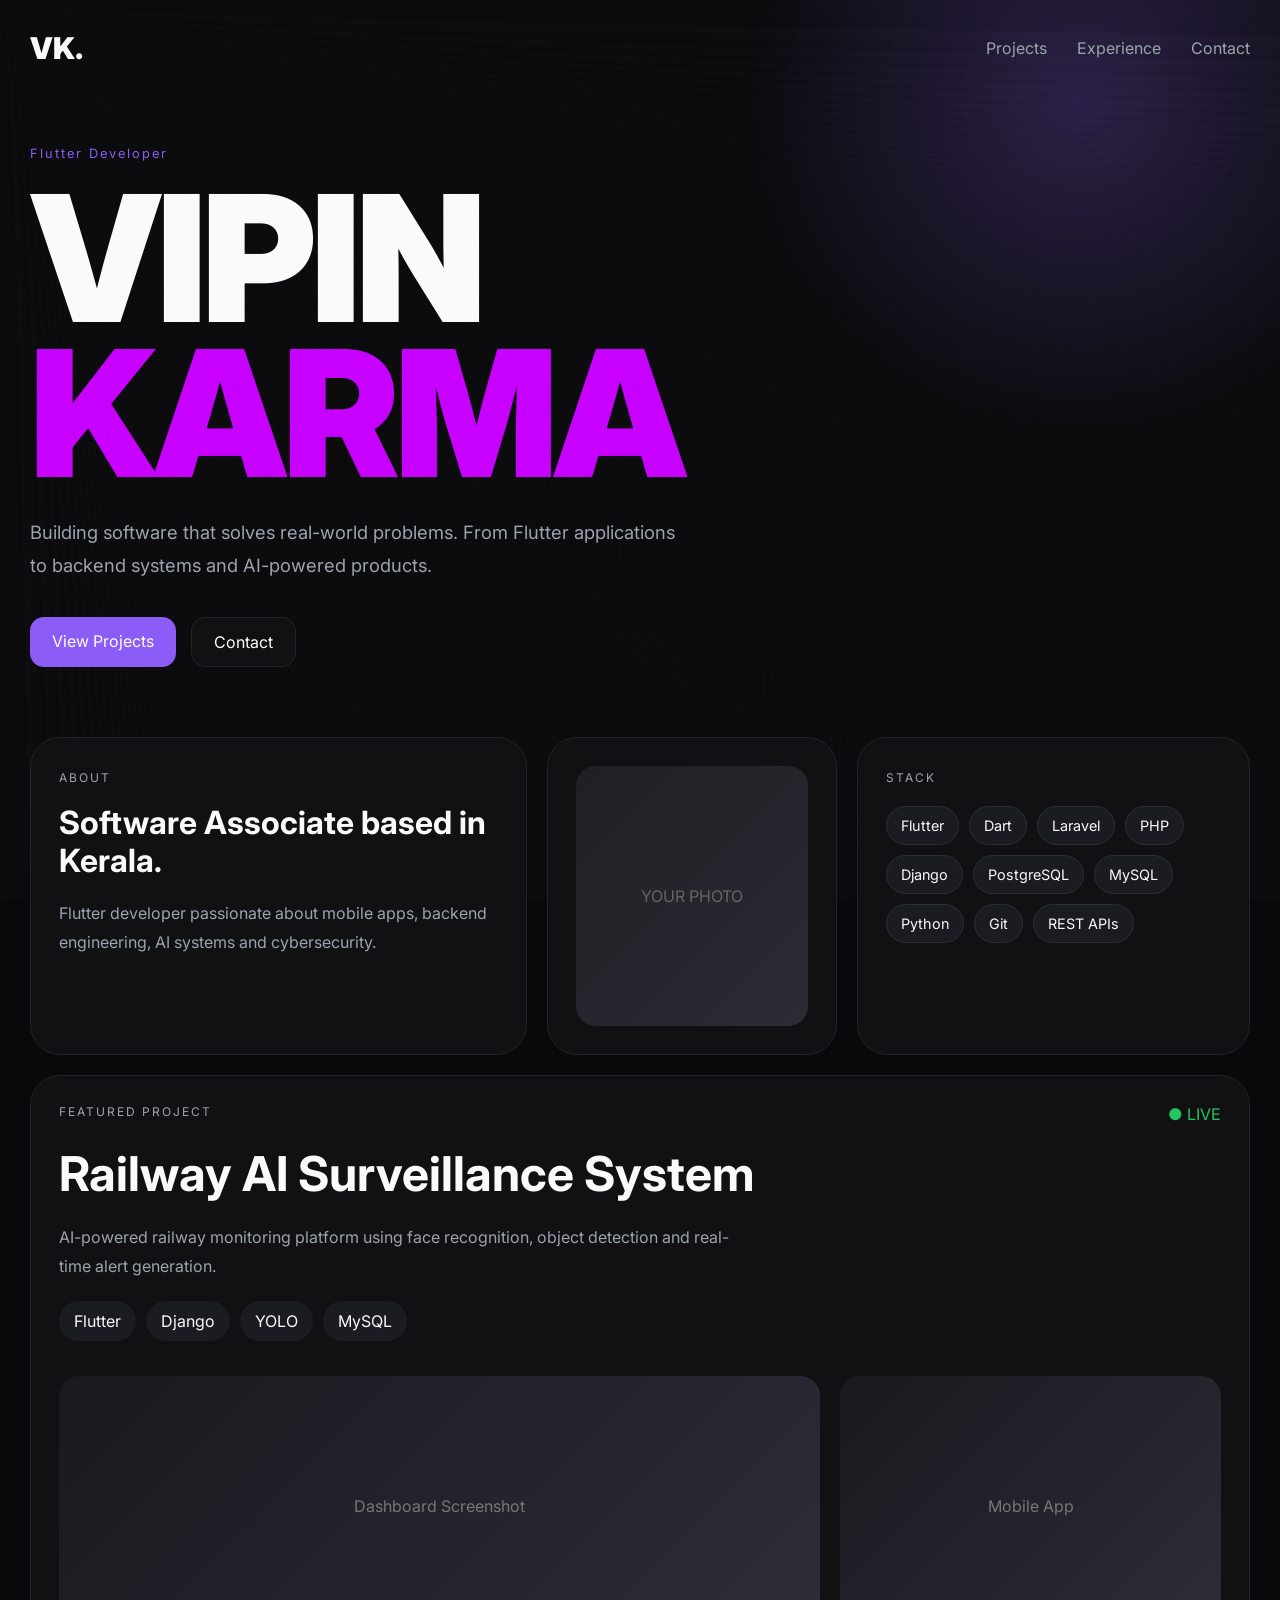
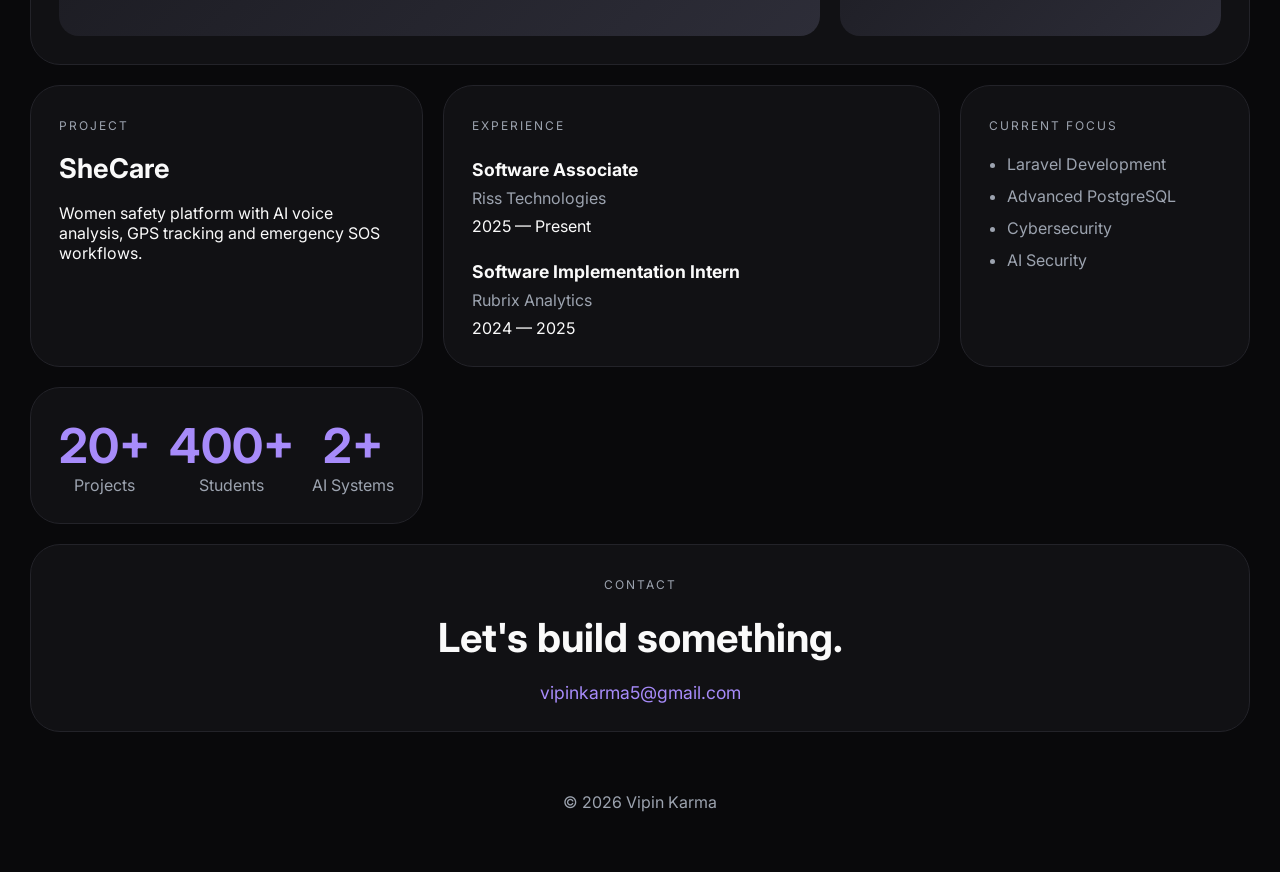
==== index.html @ 607ffd5c "change in template" ====
<!DOCTYPE html>
<html lang="en">

<head>
    <meta charset="UTF-8">
    <meta name="viewport" content="width=device-width, initial-scale=1.0">
    <title>Vipin Karma | Flutter Developer</title>

    <link rel="preconnect" href="https://fonts.googleapis.com">
    <link href="https://fonts.googleapis.com/css2?family=Inter:wght@300;400;500;600;700;800;900&display=swap"
        rel="stylesheet">

    <link rel="stylesheet" href="style.css">
</head>

<body>

    <div class="noise"></div>
    <div class="gradient-bg"></div>

    <div class="container">

        <!-- NAV -->

        <nav>
            <div class="logo">VK.</div>

            <div class="nav-links">
                <a href="#projects">Projects</a>
                <a href="#experience">Experience</a>
                <a href="#contact">Contact</a>
            </div>
        </nav>

        <!-- HERO -->

        <section class="hero">

            <p class="hero-tag">
                FLUTTER DEVELOPER • BACKEND BUILDER • AI EXPLORER
            </p>

            <h1>
                VIPIN<br>
                <span class="purple">
                KARMA
                </span>
            </h1>

            <p class="hero-description">
                Building software that solves real-world problems.
                From Flutter applications to backend systems and AI-powered products.
            </p>

            <div class="hero-buttons">
                <a href="#projects" class="primary-btn">
                    View Projects
                </a>

                <a href="#contact" class="secondary-btn">
                    Contact
                </a>
            </div>

        </section>

        <!-- BENTO GRID -->

        <section class="bento-grid">

            <!-- ABOUT -->

            <div class="card about-card">

                <span class="card-label">ABOUT</span>

                <h2>
                    Software Associate based in Kerala.
                </h2>

                <p>
                    Flutter developer passionate about mobile apps,
                    backend engineering, AI systems and cybersecurity.
                </p>

            </div>

            <!-- PHOTO -->

            <div class="card profile-card">

                <div class="profile-image">
                    YOUR PHOTO
                </div>

            </div>

            <!-- SKILLS -->

            <div class="card skills-card">

                <span class="card-label">STACK</span>

                <div class="skills">

                    <span>Flutter</span>
                    <span>Dart</span>
                    <span>Laravel</span>
                    <span>PHP</span>
                    <span>Django</span>
                    <span>PostgreSQL</span>
                    <span>MySQL</span>
                    <span>Python</span>
                    <span>Git</span>
                    <span>REST APIs</span>

                </div>

            </div>

            <!-- FEATURED PROJECT -->

            <div class="card featured-project" id="projects">

                <div class="project-top">

                    <span class="card-label">
                        FEATURED PROJECT
                    </span>

                    <span class="status">
                        ● LIVE
                    </span>

                </div>

                <h2>
                    Railway AI Surveillance System
                </h2>

                <p>
                    AI-powered railway monitoring platform using
                    face recognition, object detection and
                    real-time alert generation.
                </p>

                <div class="tech-stack">
                    <span>Flutter</span>
                    <span>Django</span>
                    <span>YOLO</span>
                    <span>MySQL</span>
                </div>

                <div class="project-preview">

                    <div class="mockup">
                        Dashboard Screenshot
                    </div>

                    <div class="mockup">
                        Mobile App
                    </div>

                </div>

            </div>

            <!-- PROJECT -->

            <div class="card project-card">

                <span class="card-label">
                    PROJECT
                </span>

                <h3>
                    SheCare
                </h3>

                <p>
                    Women safety platform with AI voice analysis,
                    GPS tracking and emergency SOS workflows.
                </p>

            </div>

            <!-- EXPERIENCE -->

            <div class="card experience-card" id="experience">

                <span class="card-label">
                    EXPERIENCE
                </span>

                <div class="experience-item">

                    <h4>
                        Software Associate
                    </h4>

                    <p>
                        Riss Technologies
                    </p>

                    <span>
                        2025 — Present
                    </span>

                </div>

                <div class="experience-item">

                    <h4>
                        Software Implementation Intern
                    </h4>

                    <p>
                        Rubrix Analytics
                    </p>

                    <span>
                        2024 — 2025
                    </span>

                </div>

            </div>

            <!-- CURRENT FOCUS -->

            <div class="card focus-card">

                <span class="card-label">
                    CURRENT FOCUS
                </span>

                <ul>
                    <li>Laravel Development</li>
                    <li>Advanced PostgreSQL</li>
                    <li>Cybersecurity</li>
                    <li>AI Security</li>
                </ul>

            </div>

            <!-- STATS -->

            <div class="card stats-card">

                <div>
                    <h2>20+</h2>
                    <p>Projects</p>
                </div>

                <div>
                    <h2>400+</h2>
                    <p>Students</p>
                </div>

                <div>
                    <h2>2+</h2>
                    <p>AI Systems</p>
                </div>

            </div>

            <!-- CONTACT -->

            <div class="card contact-card" id="contact">

                <span class="card-label">
                    CONTACT
                </span>

                <h2>
                    Let's build something.
                </h2>

                <a href="mailto:vipinkarma5@gmail.com">
                    vipinkarma5@gmail.com
                </a>

            </div>

        </section>

        <footer>
            © 2026 Vipin Karma
        </footer>

    </div>

    <script src="script.js"></script>

</body>

</html>
---- style.css ----
*{
    margin:0;
    padding:0;
    box-sizing:border-box;
}

:root{
    --bg:#09090b;
    --card:#111114;
    --card-hover:#17171c;
    --border:#232329;
    --text:#fafafa;
    --muted:#9ca3af;
    --accent:#8b5cf6;
    --accent-light:#a78bfa;
    --purple :#c800ff;
}

html{
    scroll-behavior:smooth;
}

body{
    background:var(--bg);
    color:var(--text);
    font-family:'Inter',sans-serif;
    overflow-x:hidden;
}
.purple{
    color: var(--purple);
}

/* Background */

.gradient-bg{
    position:fixed;
    top:-300px;
    right:-200px;

    width:800px;
    height:800px;

    background:
    radial-gradient(
        circle,
        rgba(139,92,246,.25),
        transparent 60%
    );

    z-index:-2;
}

.noise{
    position:fixed;
    inset:0;

    opacity:.03;

    background-image:
    repeating-radial-gradient(
        circle at 0 0,
        #fff 0,
        transparent 2px
    );

    z-index:-1;
}

/* Layout */

.container{
    max-width:1400px;
    margin:auto;
    padding:30px;
}

/* Nav */

nav{
    display:flex;
    justify-content:space-between;
    align-items:center;

    margin-bottom:80px;
}

.logo{
    font-size:30px;
    font-weight:900;
}

.nav-links{
    display:flex;
    gap:30px;
}

.nav-links a{
    text-decoration:none;
    color:var(--muted);
    transition:.3s;
}

.nav-links a:hover{
    color:white;
}

/* Hero */

.hero{
    margin-bottom:70px;
}

.hero-tag{
    color:var(--accent);
    font-size:.8rem;
    letter-spacing:2px;
    margin-bottom:20px;
}

.hero h1{
    font-size:clamp(5rem,14vw,11rem);
    line-height:.88;
    font-weight:900;
    letter-spacing:-5px;
}

.hero-description{
    margin-top:25px;
    max-width:650px;
    color:var(--muted);
    font-size:1.15rem;
    line-height:1.8;
}

.hero-buttons{
    margin-top:35px;
    display:flex;
    gap:15px;
}

.primary-btn,
.secondary-btn{
    padding:14px 22px;
    border-radius:14px;
    text-decoration:none;
    transition:.3s;
}

.primary-btn{
    background:var(--accent);
    color:white;
}

.primary-btn:hover{
    transform:translateY(-3px);
}

.secondary-btn{
    background:var(--card);
    border:1px solid var(--border);
    color:white;
}

/* Bento Grid */

.bento-grid{
    display:grid;
    grid-template-columns:repeat(12,1fr);
    gap:20px;
}

/* Cards */

.card{
    background:var(--card);
    border:1px solid var(--border);
    border-radius:30px;
    padding:28px;
    transition:.35s ease;
}

.card:hover{
    border-color:var(--accent);
    background:var(--card-hover);
    transform:translateY(-6px);
}

.card-label{
    color:var(--muted);
    font-size:.75rem;
    letter-spacing:2px;
}

/* About */

.about-card{
    grid-column:span 5;
}

.about-card h2{
    margin:18px 0;
    font-size:2rem;
    line-height:1.2;
}

.about-card p{
    color:var(--muted);
    line-height:1.8;
}

/* Profile */

.profile-card{
    grid-column:span 3;
}

.profile-image{
    height:100%;
    min-height:260px;

    border-radius:20px;

    background:
    linear-gradient(
        135deg,
        #1f1f25,
        #2b2b34
    );

    display:flex;
    justify-content:center;
    align-items:center;

    color:#666;
}

/* Skills */

.skills-card{
    grid-column:span 4;
}

.skills{
    display:flex;
    flex-wrap:wrap;
    gap:10px;
    margin-top:20px;
}

.skills span{
    background:#1b1b22;
    border:1px solid #2d2d36;

    padding:10px 14px;

    border-radius:999px;

    font-size:.9rem;
}

/* Featured */

.featured-project{
    grid-column:span 12;
}

.project-top{
    display:flex;
    justify-content:space-between;
}

.status{
    color:#22c55e;
}

.featured-project h2{
    margin:20px 0;
    font-size:3rem;
}

.featured-project p{
    color:var(--muted);
    max-width:700px;
    line-height:1.8;
}

.tech-stack{
    display:flex;
    gap:10px;
    margin-top:20px;
}

.tech-stack span{
    background:#1b1b22;
    padding:10px 15px;
    border-radius:999px;
}

.project-preview{
    margin-top:35px;

    display:grid;
    grid-template-columns:2fr 1fr;
    gap:20px;
}

.mockup{
    height:260px;

    border-radius:20px;

    background:
    linear-gradient(
        135deg,
        #19191f,
        #2d2d38
    );

    display:flex;
    justify-content:center;
    align-items:center;

    color:#777;
}

/* Project */

.project-card{
    grid-column:span 4;
}

.project-card h3{
    margin:18px 0;
    font-size:1.7rem;
}

/* Experience */

.experience-card{
    grid-column:span 5;
}

.experience-item{
    margin-top:25px;
}

.experience-item h4{
    font-size:1.1rem;
}

.experience-item p{
    color:var(--muted);
    margin:8px 0;
}

/* Focus */

.focus-card{
    grid-column:span 3;
}

.focus-card ul{
    margin-top:20px;
    padding-left:18px;
}

.focus-card li{
    margin-bottom:12px;
    color:var(--muted);
}

/* Stats */

.stats-card{
    grid-column:span 4;

    display:flex;
    justify-content:space-between;
    align-items:center;

    text-align:center;
}

.stats-card h2{
    font-size:3rem;
    color:var(--accent-light);
}

.stats-card p{
    color:var(--muted);
}

/* Contact */

.contact-card{
    grid-column:span 12;

    text-align:center;
}

.contact-card h2{
    margin:20px 0;
    font-size:2.5rem;
}

.contact-card a{
    color:var(--accent-light);
    text-decoration:none;
    font-size:1.1rem;
}

/* Footer */

footer{
    text-align:center;
    margin-top:60px;
    color:var(--muted);
    padding-bottom:30px;
}

/* Responsive */

@media(max-width:1000px){

    .bento-grid{
        grid-template-columns:1fr;
    }

    .about-card,
    .profile-card,
    .skills-card,
    .featured-project,
    .project-card,
    .experience-card,
    .focus-card,
    .stats-card,
    .contact-card{
        grid-column:span 1;
    }

    .project-preview{
        grid-template-columns:1fr;
    }

    .hero h1{
        letter-spacing:-2px;
    }

    nav{
        flex-direction:column;
        gap:20px;
    }
}
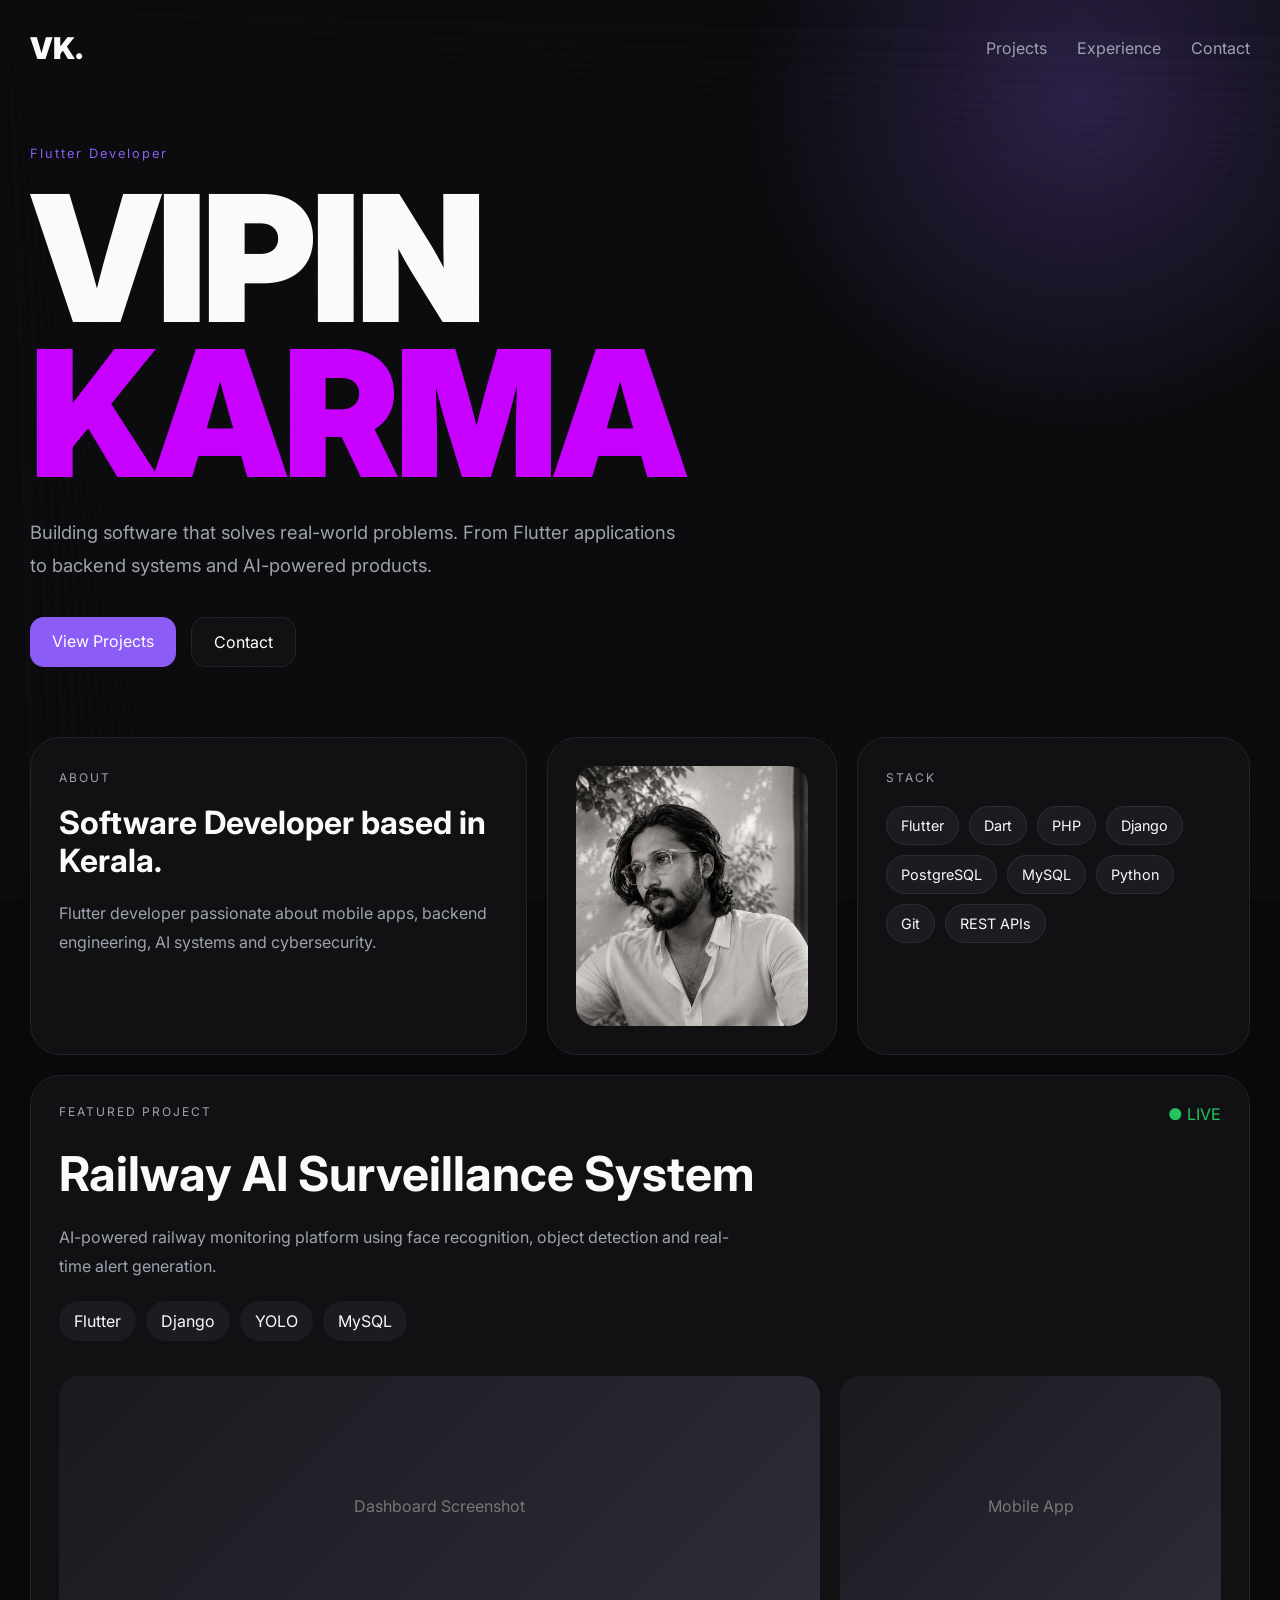
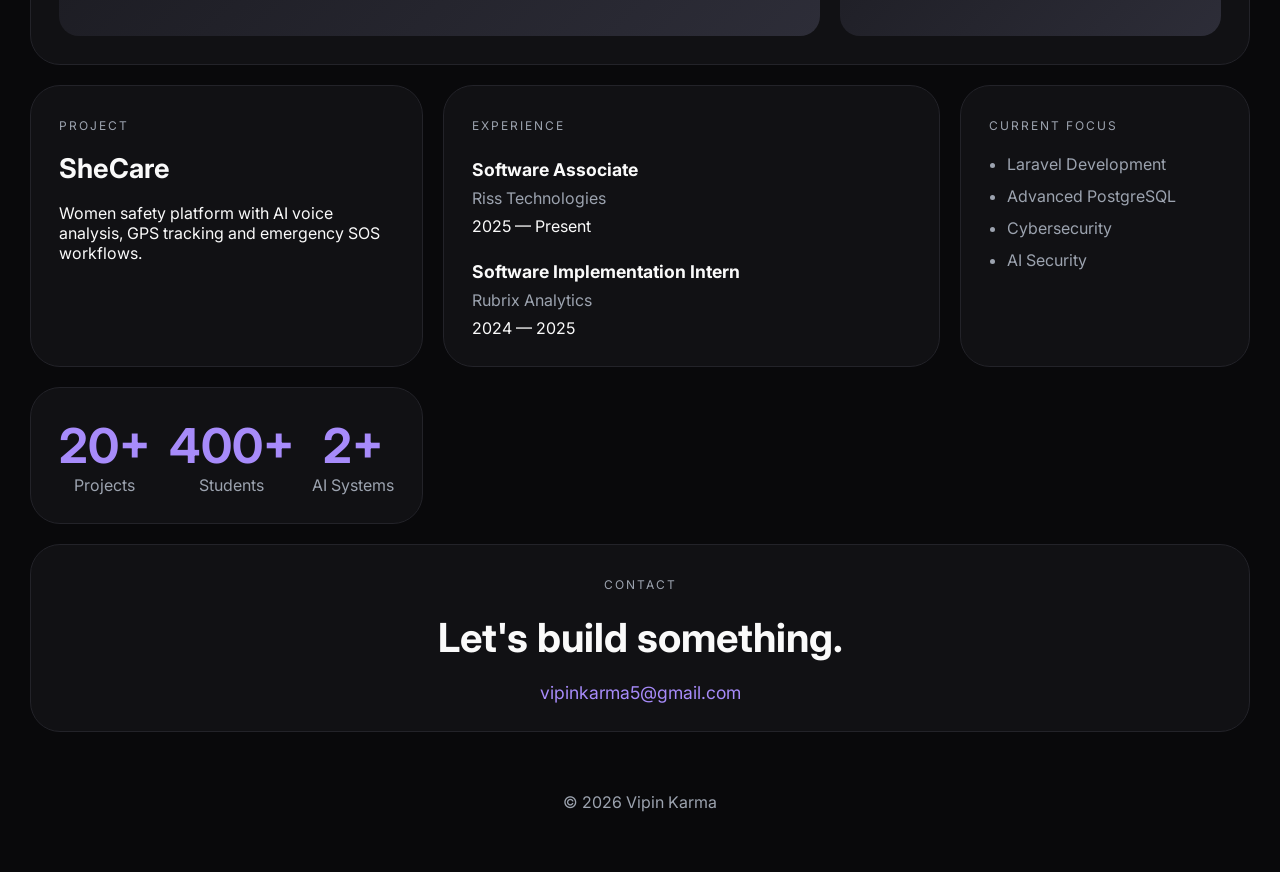
==== commit cb798748: "added profile image" ====
--- a/index.html
+++ b/index.html
@@ -75,7 +75,7 @@
                 <span class="card-label">ABOUT</span>
 
                 <h2>
-                    Software Associate based in Kerala.
+                    Software Developer based in Kerala.
                 </h2>
 
                 <p>
@@ -87,13 +87,11 @@
 
             <!-- PHOTO -->
 
-            <div class="card profile-card">
-
-                <div class="profile-image">
-                    YOUR PHOTO
-                </div>
-
-            </div>
+      <div class="card profile-card">
+    <div class="profile-image">
+        <img src="assets/me.png" alt="Profile Image">
+    </div>
+</div>
 
             <!-- SKILLS -->
 
@@ -105,7 +103,6 @@
 
                     <span>Flutter</span>
                     <span>Dart</span>
-                    <span>Laravel</span>
                     <span>PHP</span>
                     <span>Django</span>
                     <span>PostgreSQL</span>
--- a/style.css
+++ b/style.css
@@ -211,17 +211,15 @@
 /* Profile */
 
 .profile-card{
-    grid-column:span 3;
+    grid-column: span 3;
 }
 
 .profile-image{
     height:100%;
     min-height:260px;
-
     border-radius:20px;
 
-    background:
-    linear-gradient(
+    background:linear-gradient(
         135deg,
         #1f1f25,
         #2b2b34
@@ -231,7 +229,12 @@
     justify-content:center;
     align-items:center;
 
-    color:#666;
+    overflow:hidden;
+}
+.profile-image img{
+    width:100%;
+    height:100%;
+    object-fit:cover;
 }
 
 /* Skills */
